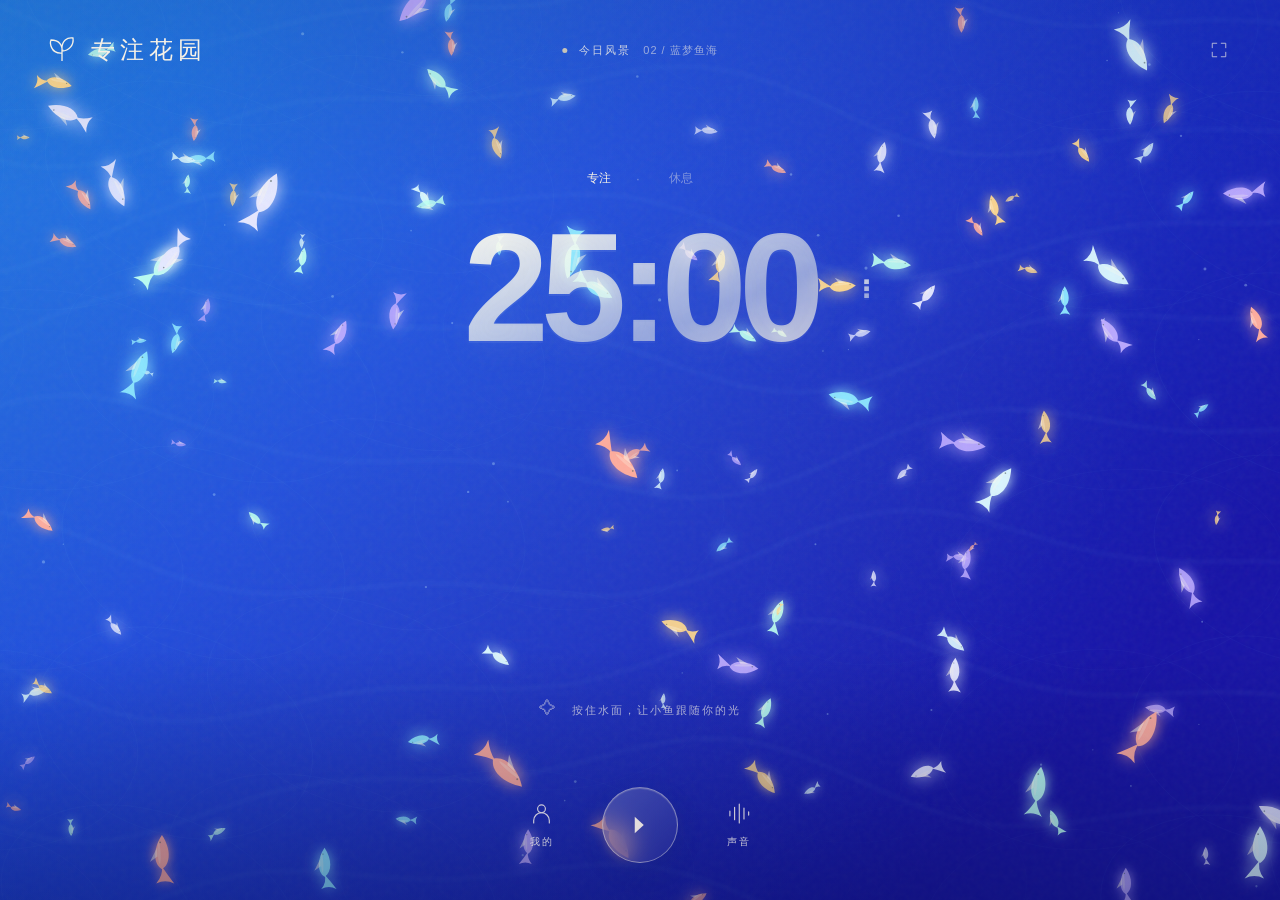
==== index.html @ 1348fc59 "feat: replace rain ambience with sparse soft droplets" ====
<!doctype html>
<html lang="zh-CN">
<head><meta charset="utf-8"><meta name="viewport" content="width=device-width,initial-scale=1"><meta name="theme-color" content="#7f9489"><title>专注花园</title><link rel="icon" href="data:,"><link rel="stylesheet" href="style.css"></head>
<body>
<canvas id="pond" aria-label="互动鱼池，按住并移动鼠标，引导小鱼游动"></canvas>
<div class="grain"></div><div class="vignette"></div>
<header><div class="brand"><svg viewBox="0 0 32 32"><path d="M16 27V14M16 19C4 20 4 8 5 6c8 0 12 5 11 13Zm0-5c0-7 5-11 11-10 1 7-4 13-11 13"/></svg><span>专注花园</span></div><div class="scene-label"><i></i> <b id="sceneMode">今日风景</b> <span id="sceneName">01 / 暖屿鱼池</span></div><button class="icon-button" id="fullscreen" title="全屏沉浸" aria-label="全屏沉浸"></button></header>
<main><section class="timer-zone"><div class="mode"><button id="focusTab" class="selected">专注</button><span>·</span><button id="breakTab">休息</button></div><div class="time-row"><button id="time" title="点击调整当前时长" aria-label="调整当前时长">25:00</button><button id="settings" class="dots" aria-label="设置时长">⋮</button></div><div id="status" class="status"></div></section></main>
<div class="interaction-hint" id="hint"><span>✧</span> 按住水面，让小鱼跟随你的光</div>
<footer><div class="controls"><button class="side-control" id="profile" aria-label="我的专注"><span class="icon"></span><small>我的</small></button><button id="toggle" class="play-button" aria-label="开始专注"></button><button class="side-control" id="sound" aria-label="自然声音"><span class="icon"></span><small>声音</small></button></div></footer>
<dialog id="settingsDialog"><form method="dialog"><div class="panel-heading"><div><small>YOUR OWN RHYTHM</small><h2>找到你的节奏</h2></div><button class="close" aria-label="关闭">×</button></div><p class="panel-copy">专注一会儿，也记得好好休息。</p><label class="setting-row">专注时长 <span><input id="focusMinutes" type="number" min="1" max="180" value="25" required> 分钟</span></label><label class="setting-row">休息时长 <span><input id="breakMinutes" type="number" min="1" max="60" value="5" required> 分钟</span></label><p class="fine">保存后，当前阶段会从新时长开始计时并暂停。</p><button type="button" id="saveSettings" class="primary">保存节奏</button><button type="button" id="reset" class="text-button">重置当前计时</button></form></dialog>
<dialog id="wheelDialog"><div class="panel-heading"><div><small>A MOMENT FOR YOU</small><h2 id="wheelTitle">调整专注时长</h2></div><button class="close" aria-label="关闭">×</button></div><p class="panel-copy">上下滚动，选一个刚刚好的时间。</p><div class="wheel-wrap"><div class="wheel-selection"></div><div id="wheel" tabindex="0" role="listbox" aria-label="分钟数"></div><span class="wheel-unit">分钟</span></div><button id="saveWheel" class="primary">就从这里开始</button></dialog>
<dialog id="profileDialog"><div class="panel-heading"><div><small>EVERY MOMENT COUNTS</small><h2>慢慢生长的你</h2></div><button class="close" aria-label="关闭">×</button></div><p class="panel-copy">每一份投入，都在这里悄悄积累。</p><div class="stats"><div><strong id="count">0</strong><span>累计番茄周期</span></div><div><strong id="minutes">0</strong><span>累计专注 · 分钟</span></div></div><div class="unlock-card"><span>✧</span><p id="profileUnlock">完成一个完整周期，收下明日场景的解锁资格。</p></div><div class="backup"><button id="export" class="text-button">导出备份 ↗</button><button id="import" class="text-button">导入备份 ↙</button><input id="importFile" type="file" accept="application/json" hidden></div><p class="fine">数据只保存在这台电脑的当前浏览器。</p></dialog>
<dialog id="soundDialog"><div class="panel-heading"><div><small>LISTEN TO THE QUIET</small><h2>给安静一点声音</h2></div><button class="close" aria-label="关闭">×</button></div><p class="panel-copy">本地合成的自然氛围，陪你停留片刻。</p><div class="tracks"><button data-track="rain"><span>☂</span><div>轻雨<small>慢慢滴落，轻轻陪伴</small></div><i>○</i></button><button data-track="waves"><span>≈</span><div>潮汐<small>一呼一吸，随海浪起伏</small></div><i>○</i></button><button data-track="forest"><span>♧</span><div>林风<small>树叶之间，一阵柔软的风</small></div><i>○</i></button></div><label class="volume-row">音量<input id="volume" type="range" min="0" max="1" step="0.01" value="0.35"></label><label class="volume-row">场景互动音效<input id="effects" type="checkbox" checked></label><button id="stopSound" class="text-button">关闭背景声音</button></dialog>
<div id="toast" role="status"></div><script src="scenes/warm-pond/scene.js"></script><script src="scenes/dream-ocean/scene.js"></script><script src="scenes/rain-window/scene.js"></script><script src="scenes/dandelion-night/scene.js"></script><script src="scenes/book-pages/scene.js"></script><script src="scenes/catalog.js"></script><script src="app.js"></script><script src="scenes/shared/pond.js"></script><script src="scenes/rain-window/renderer.js"></script><script src="scenes/dandelion-night/renderer.js"></script><script src="scenes/book-pages/renderer.js"></script><script src="scenes/shared/renderer.js"></script>
</body></html>
---- style.css ----
:root{color-scheme:light;--ink:#485e54;--cream:#f6f1e6;--muted:#7a897f}*{box-sizing:border-box}body{margin:0;overflow:hidden;background:#879a8b;color:var(--cream);font-family:"Segoe UI","Microsoft YaHei",sans-serif;font-weight:400}button,input{font:inherit}button{cursor:pointer;color:inherit;border:0;background:none;-webkit-tap-highlight-color:transparent}button:focus-visible{outline:2px solid #fff4d4;outline-offset:6px}#pond,.grain,.vignette{position:fixed;inset:0;width:100%;height:100%}.grain,.vignette{pointer-events:none}.grain{opacity:.06;background-image:url("data:image/svg+xml,%3Csvg viewBox='0 0 180 180' xmlns='http://www.w3.org/2000/svg'%3E%3Cfilter id='n'%3E%3CfeTurbulence type='fractalNoise' baseFrequency='.85' numOctaves='3' stitchTiles='stitch'/%3E%3C/filter%3E%3Cpath fill='%23fff' filter='url(%23n)' opacity='.8' d='M0 0h180v180H0z'/%3E%3C/svg%3E")}.vignette{background:linear-gradient(0deg,rgba(43,65,55,.35),transparent 28%,transparent 78%,rgba(58,76,63,.08))}header{position:fixed;top:0;left:0;width:100%;padding:34px 46px;display:flex;align-items:center;justify-content:space-between;pointer-events:none}header>*{pointer-events:auto}.brand{display:flex;align-items:center;gap:13px;font-size:24px;letter-spacing:5px}.brand svg{width:32px;height:32px;fill:none;stroke:currentColor;stroke-width:1.3}.scene-label{position:absolute;left:50%;transform:translateX(-50%);font-size:11px;letter-spacing:2px;opacity:.8;display:flex;align-items:center;gap:12px}.scene-label i{width:5px;height:5px;background:#f0dfb2;border-radius:100%}.scene-label span{opacity:.7;letter-spacing:1px}.icon-button{width:30px;height:30px;opacity:.8}.icon-button svg,.icon svg,.play-button svg{width:100%;height:100%;fill:none;stroke:currentColor;stroke-width:1.5;stroke-linecap:round;stroke-linejoin:round}.timer-zone{position:fixed;top:18%;left:50%;transform:translateX(-50%);text-align:center;pointer-events:none}.timer-zone button{pointer-events:auto}.mode{display:flex;align-items:center;justify-content:center;gap:19px;font-size:12px;letter-spacing:4px}.mode button{padding:8px 6px;opacity:.45}.mode .selected{opacity:1}.mode span{opacity:.4}.time-row{position:relative}.time-row #time{font-family:"Arial","Segoe UI",sans-serif;font-size:clamp(100px,12vw,174px);font-weight:750;letter-spacing:-8px;line-height:1.22;padding:0 20px;background:linear-gradient(158deg,rgba(255,253,239,.95) 12%,rgba(240,243,230,.52) 65%,rgba(255,247,229,.82));-webkit-background-clip:text;background-clip:text;color:transparent;text-shadow:0 4px 34px #f3f4df14;filter:drop-shadow(0 2px 0 #ffffff18);font-variant-numeric:tabular-nums}.dots{position:absolute;right:-22px;top:46%;font-size:14px;letter-spacing:3px;padding:12px;opacity:.65}.status{margin-top:8px;font-size:12px;letter-spacing:4px;opacity:.7}.interaction-hint{position:fixed;left:50%;bottom:181px;transform:translateX(-50%);font-size:11px;letter-spacing:2px;opacity:.65;pointer-events:none;white-space:nowrap;transition:opacity 1s}.interaction-hint span{font-size:17px;margin-right:8px}footer{position:fixed;bottom:37px;left:46px;right:46px;display:flex;align-items:center;justify-content:space-between;pointer-events:none}footer>*{pointer-events:auto}.controls{position:absolute;left:50%;transform:translateX(-50%);display:flex;gap:42px;align-items:center;bottom:0}.side-control{display:flex;flex-direction:column;gap:9px;align-items:center;opacity:.8;transition:opacity .2s,transform .2s}.side-control:hover{opacity:1;transform:translateY(-3px)}.icon{display:block;width:25px;height:25px}.side-control small{font-size:10px;letter-spacing:2px}.play-button{border:1px solid #f7f4e36b;background:linear-gradient(135deg,#fffce52e,#fffde60b);box-shadow:0 8px 30px #294c3d17,inset 0 1px 1px #fff4db33;backdrop-filter:blur(12px);border-radius:50%;width:76px;height:76px;padding:25px;color:#fff7e6dc;transition:background .2s,transform .2s}.play-button:hover{background:#fff6de30;transform:scale(1.05)}dialog{border:1px solid #ffffff90;border-radius:24px;background:#f3f0e7f5;box-shadow:0 30px 100px #203e3e33;color:var(--ink);width:400px;padding:32px;max-width:calc(100vw - 36px);max-height:90vh;overflow:auto}dialog::backdrop{background:#253e353d;backdrop-filter:blur(8px)}.panel-heading{display:flex;justify-content:space-between;align-items:center}.panel-heading small{font-size:9px;letter-spacing:2.1px;color:#8c9a8b}h2{font-size:22px;font-weight:500;letter-spacing:2px;margin:10px 0}.close{font-size:27px;opacity:.5;align-self:flex-start;padding:0 0 0 15px}.panel-copy{font-size:12px;color:#8a9488;line-height:1.9;margin:12px 0 25px}.setting-row{display:flex;align-items:center;justify-content:space-between;padding:16px 0;border-bottom:1px solid #6981711c;font-size:13px}.setting-row span{font-size:11px;color:#879284}.setting-row input{width:64px;border:0;background:#e1e6dc;color:var(--ink);padding:10px;border-radius:8px;font-size:16px}.fine{font-size:10px;line-height:1.8;color:#94a08f}.primary{background:#7c9281;color:#fff9ee;width:100%;padding:14px;border-radius:12px;font-size:12px;letter-spacing:2px;margin-top:18px}.text-button{font-size:11px;color:#7f9180;padding:15px 0}.stats{display:flex;gap:20px;margin:30px 0}.stats>div{flex:1}.stats strong{display:block;font-size:39px;font-weight:400}.stats span{display:block;font-size:10px;margin-top:10px;color:#8b998b}.unlock-card{display:flex;gap:15px;align-items:center;background:#e6e9dd;padding:16px;border-radius:12px}.unlock-card>span{font-size:27px;color:#9aab8d}.unlock-card p{font-size:11px;line-height:1.9;margin:0}.backup{display:flex;justify-content:space-between;margin-top:16px}.tracks{display:grid;gap:10px}.tracks button{display:flex;align-items:center;gap:15px;text-align:left;border:1px solid #82988022;border-radius:12px;padding:17px}.tracks button.active{background:#dfe6d8;border-color:#81977f77}.tracks button>span{font-size:24px;width:30px;color:#879a85}.tracks div{font-size:13px;flex:1}.tracks small{display:block;font-size:10px;margin-top:6px;opacity:.55}.tracks i{font-style:normal;opacity:.5}.volume-row{display:flex;align-items:center;gap:20px;font-size:11px;margin-top:25px;justify-content:space-between}input[type=range]{accent-color:#7d937e;width:70%}input[type=checkbox]{accent-color:#7d937e}.wheel-wrap{position:relative;height:210px;overflow:hidden;margin:10px 0}.wheel-wrap:after{content:"";position:absolute;inset:0;pointer-events:none;background:linear-gradient(#f3f0e7,transparent 32%,transparent 68%,#f3f0e7)}#wheel{height:210px;overflow-y:auto;scroll-snap-type:y mandatory;scrollbar-width:none;padding:84px 0;position:relative;z-index:1;text-align:center}#wheel button{display:block;height:42px;scroll-snap-align:center;width:100%;font-size:25px;color:#6e8372;line-height:42px}.wheel-selection{position:absolute;top:84px;height:42px;width:100%;border-top:1px solid #82947c44;border-bottom:1px solid #82947c44}.wheel-unit{position:absolute;top:98px;right:65px;font-size:11px;color:#8a9b89;pointer-events:none;z-index:2}#toast{position:fixed;left:50%;bottom:155px;transform:translateX(-50%) translateY(10px);padding:12px 22px;border:1px solid #fff4d838;border-radius:30px;background:#456050aa;backdrop-filter:blur(12px);font-size:12px;letter-spacing:1px;opacity:0;transition:.3s;pointer-events:none;z-index:10}#toast.show{opacity:1;transform:translateX(-50%) translateY(0)}@media(max-width:850px){header{padding:25px}.scene-label{display:none}footer{left:25px;right:25px;bottom:30px}.controls{gap:27px}.timer-zone{top:22%}.time-row #time{font-size:120px}.interaction-hint{bottom:155px;font-size:10px}}@media(max-height:650px){.timer-zone{top:13%}.time-row #time{font-size:110px}.interaction-hint{bottom:130px}footer{bottom:25px}}@media(prefers-reduced-motion:reduce){*{transition:none!important}}

/* Shared translucent finish for the timer and its vertical settings icon. */
.time-row #time,.dots{background:linear-gradient(158deg,rgba(255,253,239,.95) 12%,rgba(240,243,230,.52) 65%,rgba(255,247,229,.82));-webkit-background-clip:text;background-clip:text;color:transparent;text-shadow:0 4px 34px #f3f4df14;filter:drop-shadow(0 2px 0 #ffffff18)}
.dots{right:-52px;top:50%;transform:translateY(-50%);width:44px;height:64px;padding:0;font-family:Arial,"Segoe UI",sans-serif;font-size:28px;font-weight:750;letter-spacing:0;line-height:1;opacity:1}
.status:empty{display:none}

.scene-label b{font-weight:400}
html[data-scene="dream-ocean"] body{background:#1541db}
html[data-scene="dream-ocean"] .vignette{background:linear-gradient(0deg,rgba(4,12,66,.36),transparent 28%,transparent 78%,rgba(5,22,83,.1))}

html[data-scene="rain-window"] body{background:#94a78d}
html[data-scene="rain-window"] .grain{opacity:.025}
html[data-scene="rain-window"] .vignette{background:linear-gradient(0deg,rgba(45,66,44,.21),transparent 28%,transparent 85%,rgba(255,255,240,.07))}

html[data-scene="dandelion-night"] body{background:#002fa7}
html[data-scene="dandelion-night"] .vignette{background:linear-gradient(0deg,rgba(24,13,40,.21),transparent 25%,transparent 80%,rgba(17,12,32,.12))}

html[data-scene="dandelion-night"] .interaction-hint{bottom:43%}

html[data-scene="dandelion-night"] #fullscreen{color:#425777}

html[data-scene="book-pages"] body{background:#fff;color:#5a6a50}
html[data-scene="book-pages"] .grain,html[data-scene="book-pages"] .vignette{display:none}
html[data-scene="book-pages"] .time-row #time,html[data-scene="book-pages"] .dots{background-image:linear-gradient(158deg,rgba(68,89,57,.85),rgba(100,123,86,.5),rgba(75,97,63,.8))}
html[data-scene="book-pages"] .play-button{color:#657657;border-color:#65765755;background:#6b805414}

html[data-scene="book-pages"] .interaction-hint{bottom:51%}
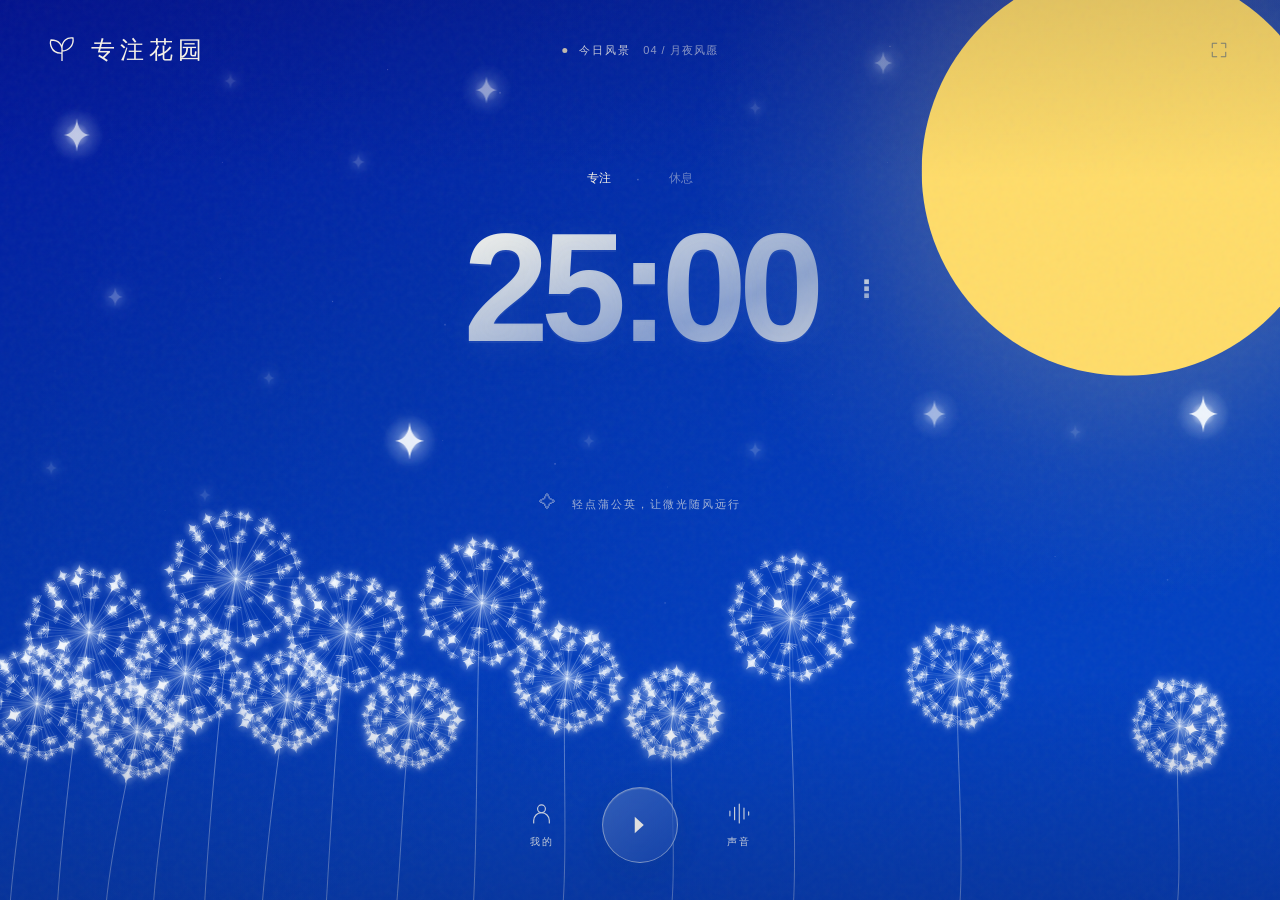
==== commit 86a2240e: "feat: replace tides with original soft piano background music" ====
--- a/index.html
+++ b/index.html
@@ -7,10 +7,10 @@
 <header><div class="brand"><svg viewBox="0 0 32 32"><path d="M16 27V14M16 19C4 20 4 8 5 6c8 0 12 5 11 13Zm0-5c0-7 5-11 11-10 1 7-4 13-11 13"/></svg><span>专注花园</span></div><div class="scene-label"><i></i> <b id="sceneMode">今日风景</b> <span id="sceneName">01 / 暖屿鱼池</span></div><button class="icon-button" id="fullscreen" title="全屏沉浸" aria-label="全屏沉浸"></button></header>
 <main><section class="timer-zone"><div class="mode"><button id="focusTab" class="selected">专注</button><span>·</span><button id="breakTab">休息</button></div><div class="time-row"><button id="time" title="点击调整当前时长" aria-label="调整当前时长">25:00</button><button id="settings" class="dots" aria-label="设置时长">⋮</button></div><div id="status" class="status"></div></section></main>
 <div class="interaction-hint" id="hint"><span>✧</span> 按住水面，让小鱼跟随你的光</div>
-<footer><div class="controls"><button class="side-control" id="profile" aria-label="我的专注"><span class="icon"></span><small>我的</small></button><button id="toggle" class="play-button" aria-label="开始专注"></button><button class="side-control" id="sound" aria-label="自然声音"><span class="icon"></span><small>声音</small></button></div></footer>
+<footer><div class="controls"><button class="side-control" id="profile" aria-label="我的专注"><span class="icon"></span><small>我的</small></button><button id="toggle" class="play-button" aria-label="开始专注"></button><button class="side-control" id="sound" aria-label="背景声音"><span class="icon"></span><small>声音</small></button></div></footer>
 <dialog id="settingsDialog"><form method="dialog"><div class="panel-heading"><div><small>YOUR OWN RHYTHM</small><h2>找到你的节奏</h2></div><button class="close" aria-label="关闭">×</button></div><p class="panel-copy">专注一会儿，也记得好好休息。</p><label class="setting-row">专注时长 <span><input id="focusMinutes" type="number" min="1" max="180" value="25" required> 分钟</span></label><label class="setting-row">休息时长 <span><input id="breakMinutes" type="number" min="1" max="60" value="5" required> 分钟</span></label><p class="fine">保存后，当前阶段会从新时长开始计时并暂停。</p><button type="button" id="saveSettings" class="primary">保存节奏</button><button type="button" id="reset" class="text-button">重置当前计时</button></form></dialog>
 <dialog id="wheelDialog"><div class="panel-heading"><div><small>A MOMENT FOR YOU</small><h2 id="wheelTitle">调整专注时长</h2></div><button class="close" aria-label="关闭">×</button></div><p class="panel-copy">上下滚动，选一个刚刚好的时间。</p><div class="wheel-wrap"><div class="wheel-selection"></div><div id="wheel" tabindex="0" role="listbox" aria-label="分钟数"></div><span class="wheel-unit">分钟</span></div><button id="saveWheel" class="primary">就从这里开始</button></dialog>
 <dialog id="profileDialog"><div class="panel-heading"><div><small>EVERY MOMENT COUNTS</small><h2>慢慢生长的你</h2></div><button class="close" aria-label="关闭">×</button></div><p class="panel-copy">每一份投入，都在这里悄悄积累。</p><div class="stats"><div><strong id="count">0</strong><span>累计番茄周期</span></div><div><strong id="minutes">0</strong><span>累计专注 · 分钟</span></div></div><div class="unlock-card"><span>✧</span><p id="profileUnlock">完成一个完整周期，收下明日场景的解锁资格。</p></div><div class="backup"><button id="export" class="text-button">导出备份 ↗</button><button id="import" class="text-button">导入备份 ↙</button><input id="importFile" type="file" accept="application/json" hidden></div><p class="fine">数据只保存在这台电脑的当前浏览器。</p></dialog>
-<dialog id="soundDialog"><div class="panel-heading"><div><small>LISTEN TO THE QUIET</small><h2>给安静一点声音</h2></div><button class="close" aria-label="关闭">×</button></div><p class="panel-copy">本地合成的自然氛围，陪你停留片刻。</p><div class="tracks"><button data-track="rain"><span>☂</span><div>轻雨<small>慢慢滴落，轻轻陪伴</small></div><i>○</i></button><button data-track="waves"><span>≈</span><div>潮汐<small>一呼一吸，随海浪起伏</small></div><i>○</i></button><button data-track="forest"><span>♧</span><div>林风<small>树叶之间，一阵柔软的风</small></div><i>○</i></button></div><label class="volume-row">音量<input id="volume" type="range" min="0" max="1" step="0.01" value="0.35"></label><label class="volume-row">场景互动音效<input id="effects" type="checkbox" checked></label><button id="stopSound" class="text-button">关闭背景声音</button></dialog>
+<dialog id="soundDialog"><div class="panel-heading"><div><small>LISTEN TO THE QUIET</small><h2>给安静一点声音</h2></div><button class="close" aria-label="关闭">×</button></div><p class="panel-copy">柔和的本地声音，陪你停留片刻。</p><div class="tracks"><button data-track="rain"><span>☂</span><div>轻雨<small>慢慢滴落，轻轻陪伴</small></div><i>○</i></button><button data-track="piano"><span>♫</span><div>柔和钢琴<small>缓缓流淌，让心安静下来</small></div><i>○</i></button><button data-track="forest"><span>♧</span><div>林风<small>树叶之间，一阵柔软的风</small></div><i>○</i></button></div><label class="volume-row">音量<input id="volume" type="range" min="0" max="1" step="0.01" value="0.35"></label><label class="volume-row">场景互动音效<input id="effects" type="checkbox" checked></label><button id="stopSound" class="text-button">关闭背景声音</button></dialog>
 <div id="toast" role="status"></div><script src="scenes/warm-pond/scene.js"></script><script src="scenes/dream-ocean/scene.js"></script><script src="scenes/rain-window/scene.js"></script><script src="scenes/dandelion-night/scene.js"></script><script src="scenes/book-pages/scene.js"></script><script src="scenes/catalog.js"></script><script src="app.js"></script><script src="scenes/shared/pond.js"></script><script src="scenes/rain-window/renderer.js"></script><script src="scenes/dandelion-night/renderer.js"></script><script src="scenes/book-pages/renderer.js"></script><script src="scenes/shared/renderer.js"></script>
 </body></html>
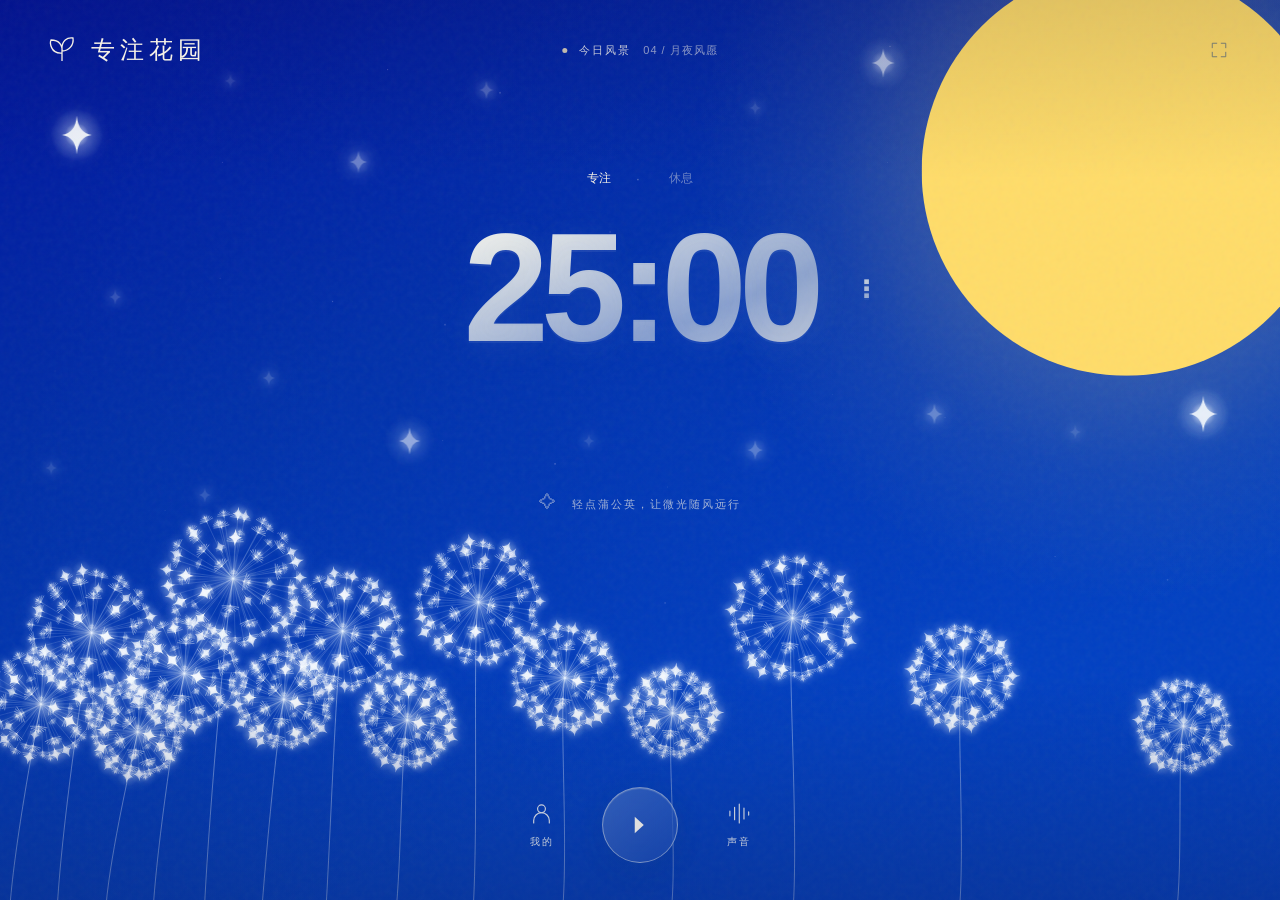
==== commit 3bb6e361: "feat: add layered crystal guitar scene with seven playable notes" ====
--- a/index.html
+++ b/index.html
@@ -12,5 +12,5 @@
 <dialog id="wheelDialog"><div class="panel-heading"><div><small>A MOMENT FOR YOU</small><h2 id="wheelTitle">调整专注时长</h2></div><button class="close" aria-label="关闭">×</button></div><p class="panel-copy">上下滚动，选一个刚刚好的时间。</p><div class="wheel-wrap"><div class="wheel-selection"></div><div id="wheel" tabindex="0" role="listbox" aria-label="分钟数"></div><span class="wheel-unit">分钟</span></div><button id="saveWheel" class="primary">就从这里开始</button></dialog>
 <dialog id="profileDialog"><div class="panel-heading"><div><small>EVERY MOMENT COUNTS</small><h2>慢慢生长的你</h2></div><button class="close" aria-label="关闭">×</button></div><p class="panel-copy">每一份投入，都在这里悄悄积累。</p><div class="stats"><div><strong id="count">0</strong><span>累计番茄周期</span></div><div><strong id="minutes">0</strong><span>累计专注 · 分钟</span></div></div><div class="unlock-card"><span>✧</span><p id="profileUnlock">完成一个完整周期，收下明日场景的解锁资格。</p></div><div class="backup"><button id="export" class="text-button">导出备份 ↗</button><button id="import" class="text-button">导入备份 ↙</button><input id="importFile" type="file" accept="application/json" hidden></div><p class="fine">数据只保存在这台电脑的当前浏览器。</p></dialog>
 <dialog id="soundDialog"><div class="panel-heading"><div><small>LISTEN TO THE QUIET</small><h2>给安静一点声音</h2></div><button class="close" aria-label="关闭">×</button></div><p class="panel-copy">柔和的本地声音，陪你停留片刻。</p><div class="tracks"><button data-track="rain"><span>☂</span><div>轻雨<small>慢慢滴落，轻轻陪伴</small></div><i>○</i></button><button data-track="piano"><span>♫</span><div>柔和钢琴<small>缓缓流淌，让心安静下来</small></div><i>○</i></button><button data-track="forest"><span>♧</span><div>林风<small>树叶之间，一阵柔软的风</small></div><i>○</i></button></div><label class="volume-row">音量<input id="volume" type="range" min="0" max="1" step="0.01" value="0.35"></label><label class="volume-row">场景互动音效<input id="effects" type="checkbox" checked></label><button id="stopSound" class="text-button">关闭背景声音</button></dialog>
-<div id="toast" role="status"></div><script src="scenes/warm-pond/scene.js"></script><script src="scenes/dream-ocean/scene.js"></script><script src="scenes/rain-window/scene.js"></script><script src="scenes/dandelion-night/scene.js"></script><script src="scenes/book-pages/scene.js"></script><script src="scenes/catalog.js"></script><script src="app.js"></script><script src="scenes/shared/pond.js"></script><script src="scenes/rain-window/renderer.js"></script><script src="scenes/dandelion-night/renderer.js"></script><script src="scenes/book-pages/renderer.js"></script><script src="scenes/shared/renderer.js"></script>
+<div id="toast" role="status"></div><script src="scenes/warm-pond/scene.js"></script><script src="scenes/dream-ocean/scene.js"></script><script src="scenes/rain-window/scene.js"></script><script src="scenes/dandelion-night/scene.js"></script><script src="scenes/book-pages/scene.js"></script><script src="scenes/crystal-guitar/scene.js"></script><script src="scenes/catalog.js"></script><script src="app.js"></script><script src="scenes/shared/pond.js"></script><script src="scenes/rain-window/renderer.js"></script><script src="scenes/dandelion-night/renderer.js"></script><script src="scenes/book-pages/renderer.js"></script><script src="scenes/crystal-guitar/renderer.js"></script><script src="scenes/shared/renderer.js"></script>
 </body></html>
--- a/style.css
+++ b/style.css
@@ -26,3 +26,9 @@
 html[data-scene="book-pages"] .play-button{color:#657657;border-color:#65765755;background:#6b805414}
 
 html[data-scene="book-pages"] .interaction-hint{bottom:51%}
+html[data-scene="crystal-guitar"] body{background:#fffbff;color:#695772}
+html[data-scene="crystal-guitar"] .grain,html[data-scene="crystal-guitar"] .vignette{display:none}
+html[data-scene="crystal-guitar"] .time-row #time,html[data-scene="crystal-guitar"] .dots{background-image:linear-gradient(158deg,rgba(115,89,136,.85),rgba(146,113,156,.45),rgba(98,88,132,.8))}
+html[data-scene="crystal-guitar"] .play-button{color:#796383;border-color:#79638355;background:#a685b414}
+html[data-scene="crystal-guitar"] .interaction-hint{bottom:17%;left:27%;font-size:10px}
+@media(max-width:1000px){html[data-scene="crystal-guitar"] .interaction-hint{left:50%;bottom:148px}}
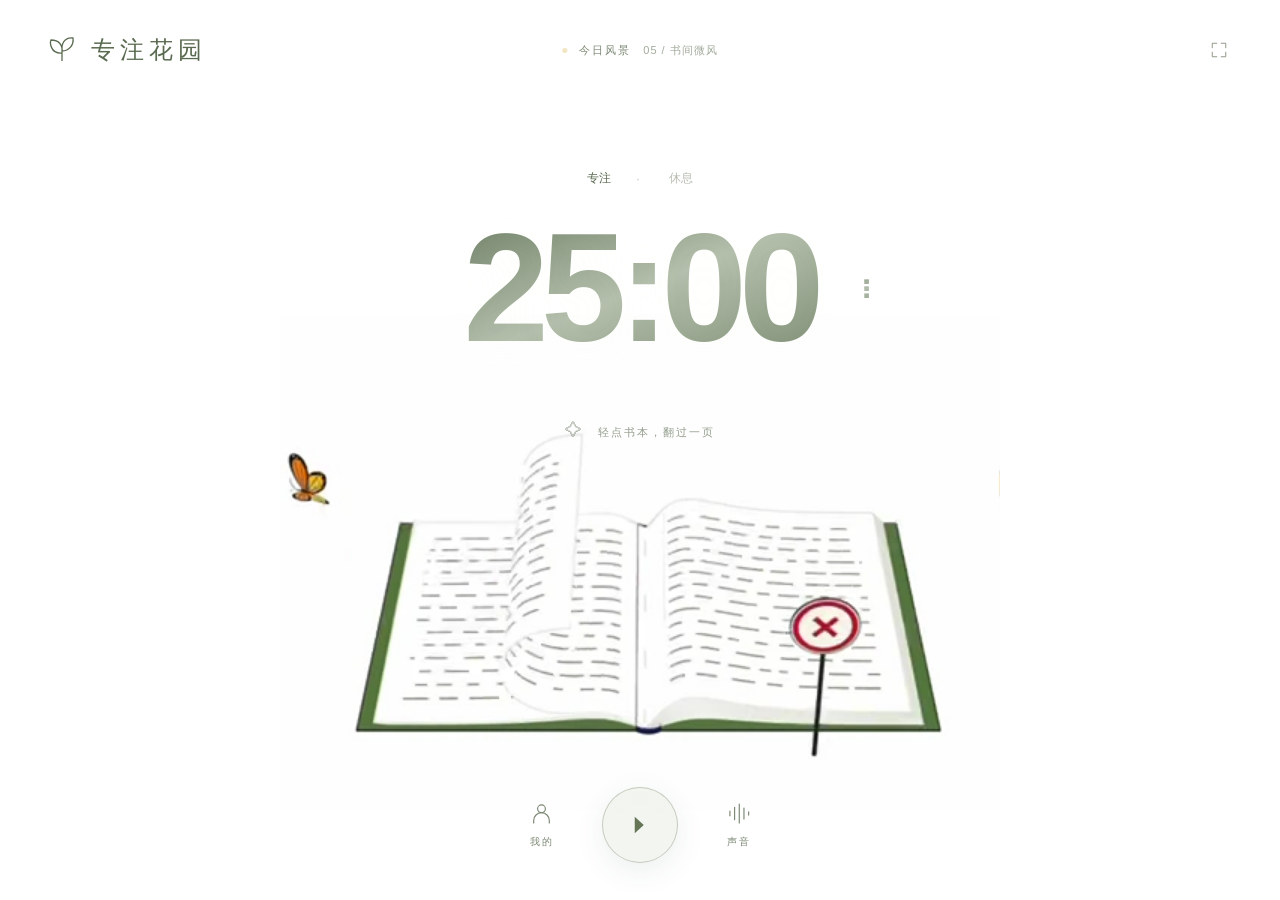
==== commit 1ffd74de: "feat: replace sparse droplets with continuous study rain ambience" ====
--- a/index.html
+++ b/index.html
@@ -11,6 +11,6 @@
 <dialog id="settingsDialog"><form method="dialog"><div class="panel-heading"><div><small>YOUR OWN RHYTHM</small><h2>找到你的节奏</h2></div><button class="close" aria-label="关闭">×</button></div><p class="panel-copy">专注一会儿，也记得好好休息。</p><label class="setting-row">专注时长 <span><input id="focusMinutes" type="number" min="1" max="180" value="25" required> 分钟</span></label><label class="setting-row">休息时长 <span><input id="breakMinutes" type="number" min="1" max="60" value="5" required> 分钟</span></label><p class="fine">保存后，当前阶段会从新时长开始计时并暂停。</p><button type="button" id="saveSettings" class="primary">保存节奏</button><button type="button" id="reset" class="text-button">重置当前计时</button></form></dialog>
 <dialog id="wheelDialog"><div class="panel-heading"><div><small>A MOMENT FOR YOU</small><h2 id="wheelTitle">调整专注时长</h2></div><button class="close" aria-label="关闭">×</button></div><p class="panel-copy">上下滚动，选一个刚刚好的时间。</p><div class="wheel-wrap"><div class="wheel-selection"></div><div id="wheel" tabindex="0" role="listbox" aria-label="分钟数"></div><span class="wheel-unit">分钟</span></div><button id="saveWheel" class="primary">就从这里开始</button></dialog>
 <dialog id="profileDialog"><div class="panel-heading"><div><small>EVERY MOMENT COUNTS</small><h2>慢慢生长的你</h2></div><button class="close" aria-label="关闭">×</button></div><p class="panel-copy">每一份投入，都在这里悄悄积累。</p><div class="stats"><div><strong id="count">0</strong><span>累计番茄周期</span></div><div><strong id="minutes">0</strong><span>累计专注 · 分钟</span></div></div><div class="unlock-card"><span>✧</span><p id="profileUnlock">完成一个完整周期，收下明日场景的解锁资格。</p></div><div class="backup"><button id="export" class="text-button">导出备份 ↗</button><button id="import" class="text-button">导入备份 ↙</button><input id="importFile" type="file" accept="application/json" hidden></div><p class="fine">数据只保存在这台电脑的当前浏览器。</p></dialog>
-<dialog id="soundDialog"><div class="panel-heading"><div><small>LISTEN TO THE QUIET</small><h2>给安静一点声音</h2></div><button class="close" aria-label="关闭">×</button></div><p class="panel-copy">柔和的本地声音，陪你停留片刻。</p><div class="tracks"><button data-track="rain"><span>☂</span><div>轻雨<small>慢慢滴落，轻轻陪伴</small></div><i>○</i></button><button data-track="piano"><span>♫</span><div>柔和钢琴<small>缓缓流淌，让心安静下来</small></div><i>○</i></button><button data-track="forest"><span>♧</span><div>林风<small>树叶之间，一阵柔软的风</small></div><i>○</i></button></div><label class="volume-row">音量<input id="volume" type="range" min="0" max="1" step="0.01" value="0.35"></label><label class="volume-row">场景互动音效<input id="effects" type="checkbox" checked></label><button id="stopSound" class="text-button">关闭背景声音</button></dialog>
+<dialog id="soundDialog"><div class="panel-heading"><div><small>LISTEN TO THE QUIET</small><h2>给安静一点声音</h2></div><button class="close" aria-label="关闭">×</button></div><p class="panel-copy">柔和的本地声音，陪你停留片刻。</p><div class="tracks"><button data-track="rain"><span>☂</span><div>轻雨<small>均匀雨幕，安心学习</small></div><i>○</i></button><button data-track="piano"><span>♫</span><div>柔和钢琴<small>缓缓流淌，让心安静下来</small></div><i>○</i></button><button data-track="forest"><span>♧</span><div>林风<small>树叶之间，一阵柔软的风</small></div><i>○</i></button></div><label class="volume-row">音量<input id="volume" type="range" min="0" max="1" step="0.01" value="0.35"></label><label class="volume-row">场景互动音效<input id="effects" type="checkbox" checked></label><button id="stopSound" class="text-button">关闭背景声音</button></dialog>
 <div id="toast" role="status"></div><script src="scenes/warm-pond/scene.js"></script><script src="scenes/dream-ocean/scene.js"></script><script src="scenes/rain-window/scene.js"></script><script src="scenes/dandelion-night/scene.js"></script><script src="scenes/book-pages/scene.js"></script><script src="scenes/crystal-guitar/scene.js"></script><script src="scenes/catalog.js"></script><script src="app.js"></script><script src="scenes/shared/pond.js"></script><script src="scenes/rain-window/renderer.js"></script><script src="scenes/dandelion-night/renderer.js"></script><script src="scenes/book-pages/renderer.js"></script><script src="scenes/crystal-guitar/renderer.js"></script><script src="scenes/shared/renderer.js"></script>
 </body></html>
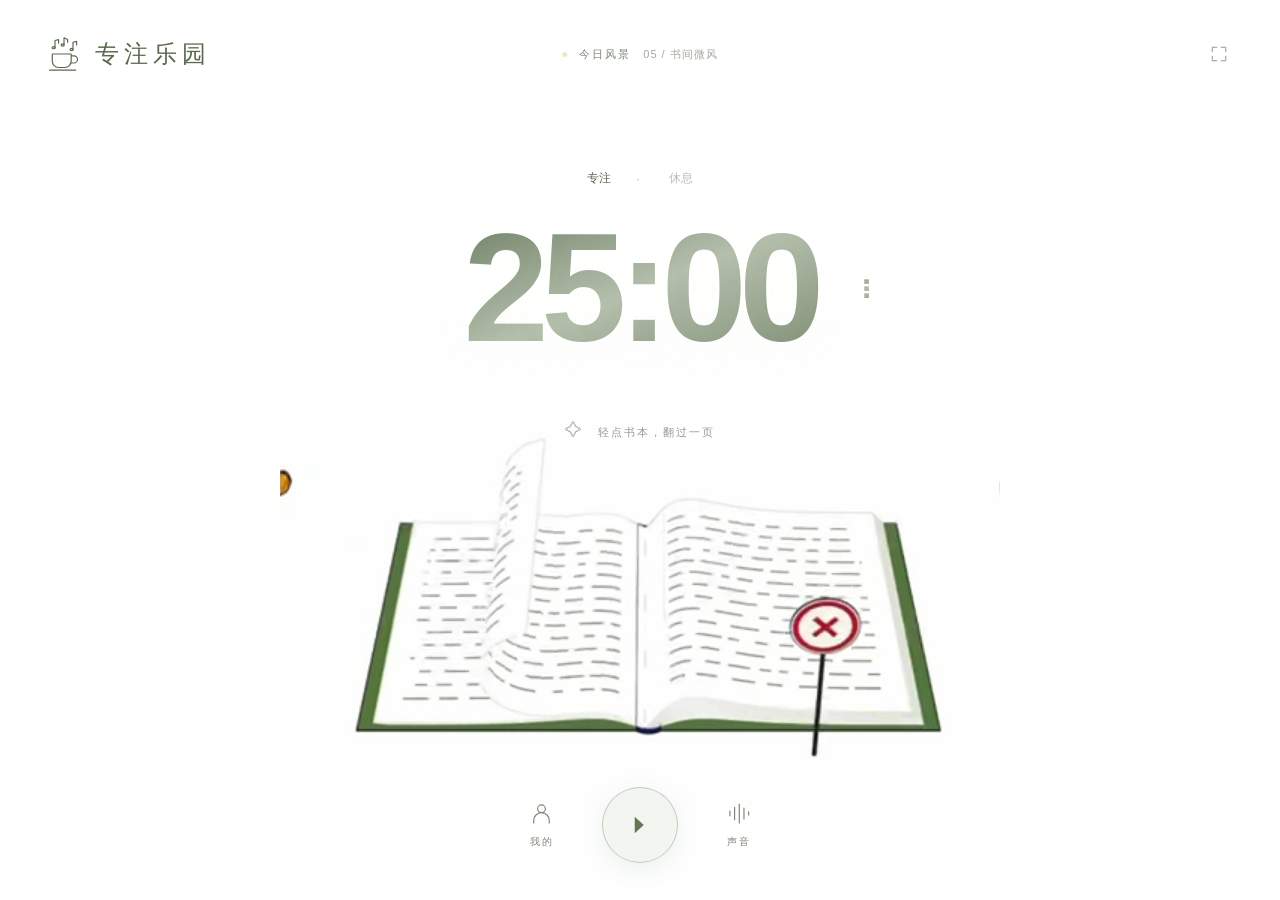
==== commit aa57f343: "feat: rename app to Focus Paradise with musical coffee branding" ====
--- a/index.html
+++ b/index.html
@@ -1,10 +1,10 @@
 <!doctype html>
 <html lang="zh-CN">
-<head><meta charset="utf-8"><meta name="viewport" content="width=device-width,initial-scale=1"><meta name="theme-color" content="#7f9489"><title>专注花园</title><link rel="icon" href="data:,"><link rel="stylesheet" href="style.css"></head>
+<head><meta charset="utf-8"><meta name="viewport" content="width=device-width,initial-scale=1"><meta name="theme-color" content="#7f9489"><title>专注乐园</title><link rel="icon" href="assets/coffee-notes.svg" type="image/svg+xml"><link rel="stylesheet" href="style.css"></head>
 <body>
 <canvas id="pond" aria-label="互动鱼池，按住并移动鼠标，引导小鱼游动"></canvas>
 <div class="grain"></div><div class="vignette"></div>
-<header><div class="brand"><svg viewBox="0 0 32 32"><path d="M16 27V14M16 19C4 20 4 8 5 6c8 0 12 5 11 13Zm0-5c0-7 5-11 11-10 1 7-4 13-11 13"/></svg><span>专注花园</span></div><div class="scene-label"><i></i> <b id="sceneMode">今日风景</b> <span id="sceneName">01 / 暖屿鱼池</span></div><button class="icon-button" id="fullscreen" title="全屏沉浸" aria-label="全屏沉浸"></button></header>
+<header><div class="brand"><svg xmlns="http://www.w3.org/2000/svg" viewBox="0 0 40 40" fill="none" stroke="currentColor" stroke-width="1.5" stroke-linecap="round" stroke-linejoin="round" aria-hidden="true"><path data-cup="true" d="M7 20h21v8a7 7 0 0 1-7 7h-7a7 7 0 0 1-7-7Zm21 2h3a4 4 0 0 1 0 8h-4M4 38h29"/><g data-music-note="1"><path d="M10 13V5l4-1v4"/><ellipse cx="8.5" cy="13" rx="1.7" ry="1.2"/></g><g data-music-note="2"><path d="M20 10V2l4 2v3"/><ellipse cx="18.5" cy="10" rx="1.7" ry="1.2"/></g><g data-music-note="3"><path d="M30 15V7l4-1v4"/><ellipse cx="28.5" cy="15" rx="1.7" ry="1.2"/></g></svg><span>专注乐园</span></div><div class="scene-label"><i></i> <b id="sceneMode">今日风景</b> <span id="sceneName">01 / 暖屿鱼池</span></div><button class="icon-button" id="fullscreen" title="全屏沉浸" aria-label="全屏沉浸"></button></header>
 <main><section class="timer-zone"><div class="mode"><button id="focusTab" class="selected">专注</button><span>·</span><button id="breakTab">休息</button></div><div class="time-row"><button id="time" title="点击调整当前时长" aria-label="调整当前时长">25:00</button><button id="settings" class="dots" aria-label="设置时长">⋮</button></div><div id="status" class="status"></div></section></main>
 <div class="interaction-hint" id="hint"><span>✧</span> 按住水面，让小鱼跟随你的光</div>
 <footer><div class="controls"><button class="side-control" id="profile" aria-label="我的专注"><span class="icon"></span><small>我的</small></button><button id="toggle" class="play-button" aria-label="开始专注"></button><button class="side-control" id="sound" aria-label="背景声音"><span class="icon"></span><small>声音</small></button></div></footer>
--- a/style.css
+++ b/style.css
@@ -32,3 +32,10 @@
 html[data-scene="crystal-guitar"] .play-button{color:#796383;border-color:#79638355;background:#a685b414}
 html[data-scene="crystal-guitar"] .interaction-hint{bottom:17%;left:27%;font-size:10px}
 @media(max-width:1000px){html[data-scene="crystal-guitar"] .interaction-hint{left:50%;bottom:148px}}
+/* Coffee steam is drawn as three distinct floating musical notes. */
+.brand svg{width:36px;height:40px;overflow:visible}
+.brand [data-music-note]{animation:musicSteam 3.4s ease-in-out infinite}
+.brand [data-music-note="2"]{animation-delay:-1.1s}
+.brand [data-music-note="3"]{animation-delay:-2.2s}
+@keyframes musicSteam{0%,100%{transform:translateY(0);opacity:.62}50%{transform:translateY(-2.5px);opacity:1}}
+@media(prefers-reduced-motion:reduce){.brand [data-music-note]{animation:none}}
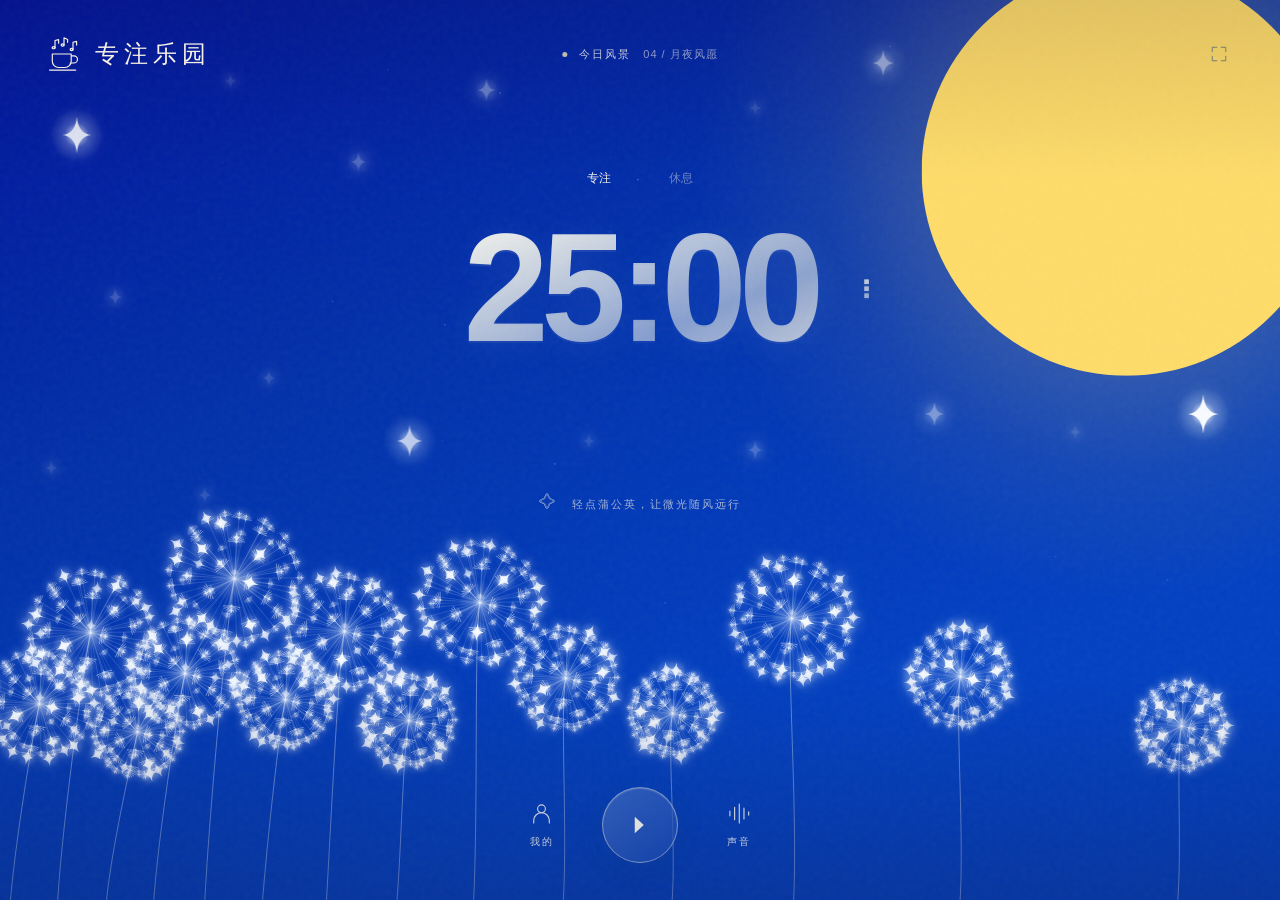
==== commit 91440411: "feat: add watercolor wisteria with falling pink-white sparkles" ====
--- a/index.html
+++ b/index.html
@@ -12,5 +12,5 @@
 <dialog id="wheelDialog"><div class="panel-heading"><div><small>A MOMENT FOR YOU</small><h2 id="wheelTitle">调整专注时长</h2></div><button class="close" aria-label="关闭">×</button></div><p class="panel-copy">上下滚动，选一个刚刚好的时间。</p><div class="wheel-wrap"><div class="wheel-selection"></div><div id="wheel" tabindex="0" role="listbox" aria-label="分钟数"></div><span class="wheel-unit">分钟</span></div><button id="saveWheel" class="primary">就从这里开始</button></dialog>
 <dialog id="profileDialog"><div class="panel-heading"><div><small>EVERY MOMENT COUNTS</small><h2>慢慢生长的你</h2></div><button class="close" aria-label="关闭">×</button></div><p class="panel-copy">每一份投入，都在这里悄悄积累。</p><div class="stats"><div><strong id="count">0</strong><span>累计番茄周期</span></div><div><strong id="minutes">0</strong><span>累计专注 · 分钟</span></div></div><div class="unlock-card"><span>✧</span><p id="profileUnlock">完成一个完整周期，收下明日场景的解锁资格。</p></div><div class="backup"><button id="export" class="text-button">导出备份 ↗</button><button id="import" class="text-button">导入备份 ↙</button><input id="importFile" type="file" accept="application/json" hidden></div><p class="fine">数据只保存在这台电脑的当前浏览器。</p></dialog>
 <dialog id="soundDialog"><div class="panel-heading"><div><small>LISTEN TO THE QUIET</small><h2>给安静一点声音</h2></div><button class="close" aria-label="关闭">×</button></div><p class="panel-copy">柔和的本地声音，陪你停留片刻。</p><div class="tracks"><button data-track="rain"><span>☂</span><div>轻雨<small>均匀雨幕，安心学习</small></div><i>○</i></button><button data-track="piano"><span>♫</span><div>柔和钢琴<small>缓缓流淌，让心安静下来</small></div><i>○</i></button><button data-track="forest"><span>♧</span><div>林风<small>树叶之间，一阵柔软的风</small></div><i>○</i></button></div><label class="volume-row">音量<input id="volume" type="range" min="0" max="1" step="0.01" value="0.35"></label><label class="volume-row">场景互动音效<input id="effects" type="checkbox" checked></label><button id="stopSound" class="text-button">关闭背景声音</button></dialog>
-<div id="toast" role="status"></div><script src="scenes/warm-pond/scene.js"></script><script src="scenes/dream-ocean/scene.js"></script><script src="scenes/rain-window/scene.js"></script><script src="scenes/dandelion-night/scene.js"></script><script src="scenes/book-pages/scene.js"></script><script src="scenes/crystal-guitar/scene.js"></script><script src="scenes/catalog.js"></script><script src="app.js"></script><script src="scenes/shared/pond.js"></script><script src="scenes/rain-window/renderer.js"></script><script src="scenes/dandelion-night/renderer.js"></script><script src="scenes/book-pages/renderer.js"></script><script src="scenes/crystal-guitar/renderer.js"></script><script src="scenes/shared/renderer.js"></script>
+<div id="toast" role="status"></div><script src="scenes/warm-pond/scene.js"></script><script src="scenes/dream-ocean/scene.js"></script><script src="scenes/rain-window/scene.js"></script><script src="scenes/dandelion-night/scene.js"></script><script src="scenes/book-pages/scene.js"></script><script src="scenes/crystal-guitar/scene.js"></script><script src="scenes/wisteria-glow/scene.js"></script><script src="scenes/catalog.js"></script><script src="app.js"></script><script src="scenes/shared/pond.js"></script><script src="scenes/rain-window/renderer.js"></script><script src="scenes/dandelion-night/renderer.js"></script><script src="scenes/book-pages/renderer.js"></script><script src="scenes/crystal-guitar/renderer.js"></script><script src="scenes/wisteria-glow/renderer.js"></script><script src="scenes/shared/renderer.js"></script>
 </body></html>
--- a/style.css
+++ b/style.css
@@ -39,3 +39,9 @@
 .brand [data-music-note="3"]{animation-delay:-2.2s}
 @keyframes musicSteam{0%,100%{transform:translateY(0);opacity:.62}50%{transform:translateY(-2.5px);opacity:1}}
 @media(prefers-reduced-motion:reduce){.brand [data-music-note]{animation:none}}
+html[data-scene="wisteria-glow"] body{background:#fafce8;color:#756583}
+html[data-scene="wisteria-glow"] .grain{opacity:.025}
+html[data-scene="wisteria-glow"] .vignette{display:none}
+html[data-scene="wisteria-glow"] .time-row #time,html[data-scene="wisteria-glow"] .dots{background-image:linear-gradient(158deg,rgba(126,99,151,.83),rgba(162,133,178,.46),rgba(117,98,144,.77))}
+html[data-scene="wisteria-glow"] .play-button{color:#9276a3;border-color:#9f83ad55;background:#cfb3df14}
+html[data-scene="wisteria-glow"] .interaction-hint{bottom:28%;color:#9a829f}
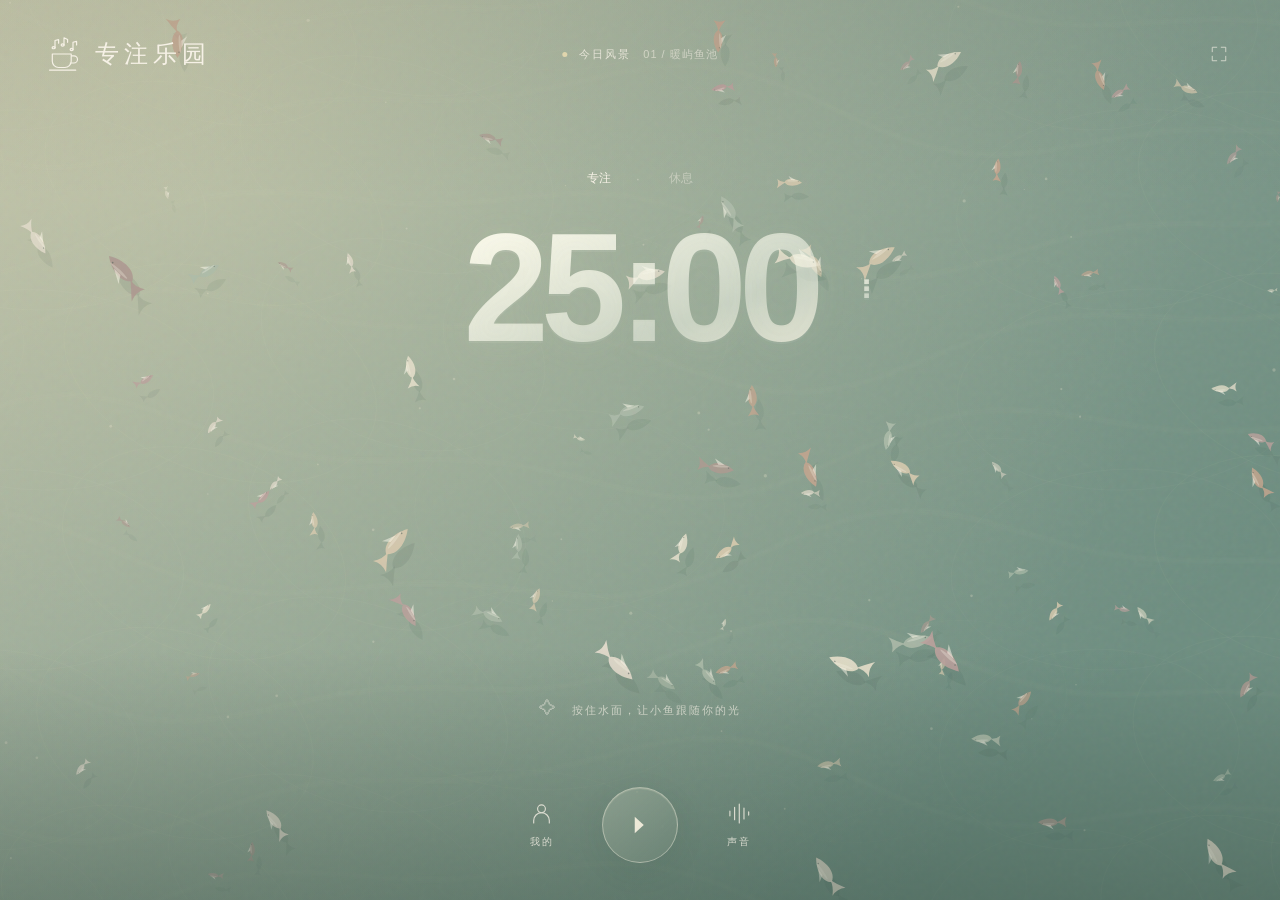
==== commit e801f154: "feat: add unlocked scene library and persistent favorites" ====
--- a/index.html
+++ b/index.html
@@ -10,7 +10,7 @@
 <footer><div class="controls"><button class="side-control" id="profile" aria-label="我的专注"><span class="icon"></span><small>我的</small></button><button id="toggle" class="play-button" aria-label="开始专注"></button><button class="side-control" id="sound" aria-label="背景声音"><span class="icon"></span><small>声音</small></button></div></footer>
 <dialog id="settingsDialog"><form method="dialog"><div class="panel-heading"><div><small>YOUR OWN RHYTHM</small><h2>找到你的节奏</h2></div><button class="close" aria-label="关闭">×</button></div><p class="panel-copy">专注一会儿，也记得好好休息。</p><label class="setting-row">专注时长 <span><input id="focusMinutes" type="number" min="1" max="180" value="25" required> 分钟</span></label><label class="setting-row">休息时长 <span><input id="breakMinutes" type="number" min="1" max="60" value="5" required> 分钟</span></label><p class="fine">保存后，当前阶段会从新时长开始计时并暂停。</p><button type="button" id="saveSettings" class="primary">保存节奏</button><button type="button" id="reset" class="text-button">重置当前计时</button></form></dialog>
 <dialog id="wheelDialog"><div class="panel-heading"><div><small>A MOMENT FOR YOU</small><h2 id="wheelTitle">调整专注时长</h2></div><button class="close" aria-label="关闭">×</button></div><p class="panel-copy">上下滚动，选一个刚刚好的时间。</p><div class="wheel-wrap"><div class="wheel-selection"></div><div id="wheel" tabindex="0" role="listbox" aria-label="分钟数"></div><span class="wheel-unit">分钟</span></div><button id="saveWheel" class="primary">就从这里开始</button></dialog>
-<dialog id="profileDialog"><div class="panel-heading"><div><small>EVERY MOMENT COUNTS</small><h2>慢慢生长的你</h2></div><button class="close" aria-label="关闭">×</button></div><p class="panel-copy">每一份投入，都在这里悄悄积累。</p><div class="stats"><div><strong id="count">0</strong><span>累计番茄周期</span></div><div><strong id="minutes">0</strong><span>累计专注 · 分钟</span></div></div><div class="unlock-card"><span>✧</span><p id="profileUnlock">完成一个完整周期，收下明日场景的解锁资格。</p></div><div class="backup"><button id="export" class="text-button">导出备份 ↗</button><button id="import" class="text-button">导入备份 ↙</button><input id="importFile" type="file" accept="application/json" hidden></div><p class="fine">数据只保存在这台电脑的当前浏览器。</p></dialog>
+<dialog id="profileDialog"><div class="panel-heading"><div><small>EVERY MOMENT COUNTS</small><h2>慢慢生长的你</h2></div><button class="close" aria-label="关闭">×</button></div><p class="panel-copy">每一份投入，都在这里悄悄积累。</p><div class="stats"><div><strong id="count">0</strong><span>累计番茄周期</span></div><div><strong id="minutes">0</strong><span>累计专注 · 分钟</span></div></div><div class="unlock-card"><span>✧</span><p id="profileUnlock">完成一个完整周期，收下明日场景的解锁资格。</p></div><section id="sceneLibrary" class="scene-library" aria-label="我的场景"><div class="library-tabs" role="tablist" aria-label="场景分类"><button id="unlockedTab" type="button" role="tab" aria-controls="unlockedPanel" aria-selected="true">已解锁场景</button><button id="favoritesTab" type="button" role="tab" aria-controls="favoritesPanel" aria-selected="false">收藏场景</button></div><div id="unlockedPanel" role="tabpanel" aria-labelledby="unlockedTab"><div id="unlockedScenes"></div><p id="unlockedEmpty" class="library-empty" hidden>新的风景，正在路上。</p></div><div id="favoritesPanel" role="tabpanel" aria-labelledby="favoritesTab" hidden><div id="favoritesScenes"></div><p id="favoritesEmpty" class="library-empty">点亮场景旁的星星，把喜欢的风景留在这里。</p></div></section><div class="backup"><button id="export" class="text-button">导出备份 ↗</button><button id="import" class="text-button">导入备份 ↙</button><input id="importFile" type="file" accept="application/json" hidden></div><p class="fine">数据只保存在这台电脑的当前浏览器。</p></dialog>
 <dialog id="soundDialog"><div class="panel-heading"><div><small>LISTEN TO THE QUIET</small><h2>给安静一点声音</h2></div><button class="close" aria-label="关闭">×</button></div><p class="panel-copy">柔和的本地声音，陪你停留片刻。</p><div class="tracks"><button data-track="rain"><span>☂</span><div>轻雨<small>均匀雨幕，安心学习</small></div><i>○</i></button><button data-track="piano"><span>♫</span><div>柔和钢琴<small>缓缓流淌，让心安静下来</small></div><i>○</i></button><button data-track="forest"><span>♧</span><div>林风<small>树叶之间，一阵柔软的风</small></div><i>○</i></button></div><label class="volume-row">音量<input id="volume" type="range" min="0" max="1" step="0.01" value="0.35"></label><label class="volume-row">场景互动音效<input id="effects" type="checkbox" checked></label><button id="stopSound" class="text-button">关闭背景声音</button></dialog>
 <div id="toast" role="status"></div><script src="scenes/warm-pond/scene.js"></script><script src="scenes/dream-ocean/scene.js"></script><script src="scenes/rain-window/scene.js"></script><script src="scenes/dandelion-night/scene.js"></script><script src="scenes/book-pages/scene.js"></script><script src="scenes/crystal-guitar/scene.js"></script><script src="scenes/wisteria-glow/scene.js"></script><script src="scenes/catalog.js"></script><script src="app.js"></script><script src="scenes/shared/pond.js"></script><script src="scenes/rain-window/renderer.js"></script><script src="scenes/dandelion-night/renderer.js"></script><script src="scenes/book-pages/renderer.js"></script><script src="scenes/crystal-guitar/renderer.js"></script><script src="scenes/wisteria-glow/renderer.js"></script><script src="scenes/shared/renderer.js"></script>
 </body></html>
--- a/style.css
+++ b/style.css
@@ -45,3 +45,4 @@
 html[data-scene="wisteria-glow"] .time-row #time,html[data-scene="wisteria-glow"] .dots{background-image:linear-gradient(158deg,rgba(126,99,151,.83),rgba(162,133,178,.46),rgba(117,98,144,.77))}
 html[data-scene="wisteria-glow"] .play-button{color:#9276a3;border-color:#9f83ad55;background:#cfb3df14}
 html[data-scene="wisteria-glow"] .interaction-hint{bottom:28%;color:#9a829f}
+.scene-library{margin-top:24px}.library-tabs{display:flex;border-bottom:1px solid #8c9d7f28;gap:18px;margin-bottom:10px}.library-tabs button{font-size:12px;color:#87917e;padding:12px 0;border-bottom:2px solid transparent}.library-tabs button[aria-selected="true"]{color:#5c735c;border-bottom-color:#8ca184}.library-row{display:flex;align-items:center;border-bottom:1px solid #849a7e12;gap:5px}.scene-choice{display:flex;align-items:center;gap:12px;flex:1;text-align:left;padding:14px 0;font-size:12px;min-height:48px;color:#667661}.scene-choice[aria-pressed="true"]{color:#50694d}.scene-number{font-size:10px;color:#9ba58e}.scene-choice small{font-size:9px;background:#dee6d6;border-radius:8px;padding:3px 7px;margin-left:auto}.favorite-toggle{width:44px;height:44px;font-size:24px;color:#a5ad98;flex-shrink:0}.favorite-toggle[aria-pressed="true"]{color:#c4a35e}.library-empty{font-size:11px;line-height:1.8;color:#99a18e;margin:24px 0}.scene-library button:focus-visible{outline-color:#809476}
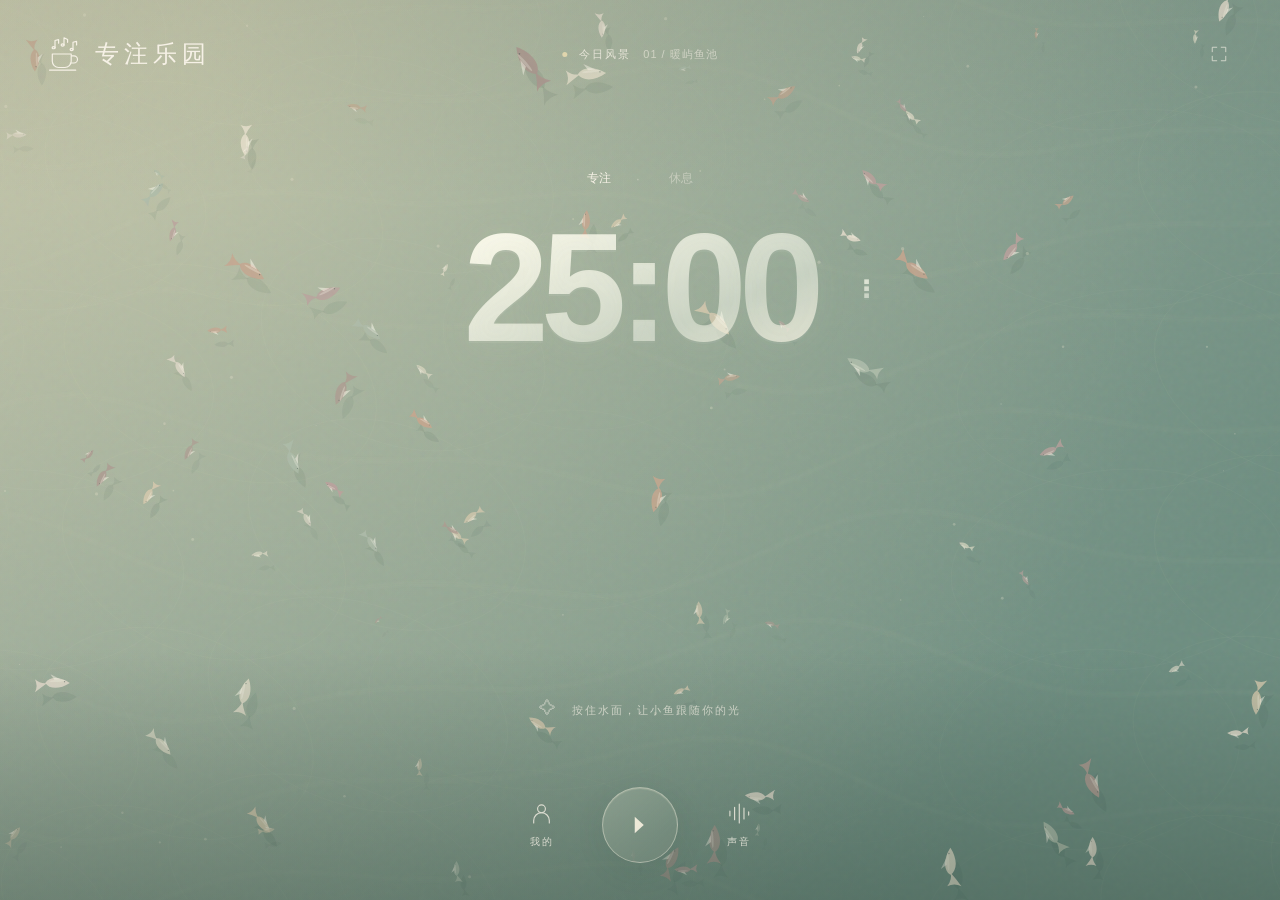
==== commit c7b2563b: "feat: add floating airplane window with looping city and draggable blind" ====
--- a/index.html
+++ b/index.html
@@ -12,5 +12,5 @@
 <dialog id="wheelDialog"><div class="panel-heading"><div><small>A MOMENT FOR YOU</small><h2 id="wheelTitle">调整专注时长</h2></div><button class="close" aria-label="关闭">×</button></div><p class="panel-copy">上下滚动，选一个刚刚好的时间。</p><div class="wheel-wrap"><div class="wheel-selection"></div><div id="wheel" tabindex="0" role="listbox" aria-label="分钟数"></div><span class="wheel-unit">分钟</span></div><button id="saveWheel" class="primary">就从这里开始</button></dialog>
 <dialog id="profileDialog"><div class="panel-heading"><div><small>EVERY MOMENT COUNTS</small><h2>慢慢生长的你</h2></div><button class="close" aria-label="关闭">×</button></div><p class="panel-copy">每一份投入，都在这里悄悄积累。</p><div class="stats"><div><strong id="count">0</strong><span>累计番茄周期</span></div><div><strong id="minutes">0</strong><span>累计专注 · 分钟</span></div></div><div class="unlock-card"><span>✧</span><p id="profileUnlock">完成一个完整周期，收下明日场景的解锁资格。</p></div><section id="sceneLibrary" class="scene-library" aria-label="我的场景"><div class="library-tabs" role="tablist" aria-label="场景分类"><button id="unlockedTab" type="button" role="tab" aria-controls="unlockedPanel" aria-selected="true">已解锁场景</button><button id="favoritesTab" type="button" role="tab" aria-controls="favoritesPanel" aria-selected="false">收藏场景</button></div><div id="unlockedPanel" role="tabpanel" aria-labelledby="unlockedTab"><div id="unlockedScenes"></div><p id="unlockedEmpty" class="library-empty" hidden>新的风景，正在路上。</p></div><div id="favoritesPanel" role="tabpanel" aria-labelledby="favoritesTab" hidden><div id="favoritesScenes"></div><p id="favoritesEmpty" class="library-empty">点亮场景旁的星星，把喜欢的风景留在这里。</p></div></section><div class="backup"><button id="export" class="text-button">导出备份 ↗</button><button id="import" class="text-button">导入备份 ↙</button><input id="importFile" type="file" accept="application/json" hidden></div><p class="fine">数据只保存在这台电脑的当前浏览器。</p></dialog>
 <dialog id="soundDialog"><div class="panel-heading"><div><small>LISTEN TO THE QUIET</small><h2>给安静一点声音</h2></div><button class="close" aria-label="关闭">×</button></div><p class="panel-copy">柔和的本地声音，陪你停留片刻。</p><div class="tracks"><button data-track="rain"><span>☂</span><div>轻雨<small>均匀雨幕，安心学习</small></div><i>○</i></button><button data-track="piano"><span>♫</span><div>柔和钢琴<small>缓缓流淌，让心安静下来</small></div><i>○</i></button><button data-track="forest"><span>♧</span><div>林风<small>树叶之间，一阵柔软的风</small></div><i>○</i></button></div><label class="volume-row">音量<input id="volume" type="range" min="0" max="1" step="0.01" value="0.35"></label><label class="volume-row">场景互动音效<input id="effects" type="checkbox" checked></label><button id="stopSound" class="text-button">关闭背景声音</button></dialog>
-<div id="toast" role="status"></div><script src="scenes/warm-pond/scene.js"></script><script src="scenes/dream-ocean/scene.js"></script><script src="scenes/rain-window/scene.js"></script><script src="scenes/dandelion-night/scene.js"></script><script src="scenes/book-pages/scene.js"></script><script src="scenes/crystal-guitar/scene.js"></script><script src="scenes/wisteria-glow/scene.js"></script><script src="scenes/catalog.js"></script><script src="app.js"></script><script src="scenes/shared/pond.js"></script><script src="scenes/rain-window/renderer.js"></script><script src="scenes/dandelion-night/renderer.js"></script><script src="scenes/book-pages/renderer.js"></script><script src="scenes/crystal-guitar/renderer.js"></script><script src="scenes/wisteria-glow/renderer.js"></script><script src="scenes/shared/renderer.js"></script>
+<div id="toast" role="status"></div><script src="scenes/warm-pond/scene.js"></script><script src="scenes/dream-ocean/scene.js"></script><script src="scenes/rain-window/scene.js"></script><script src="scenes/dandelion-night/scene.js"></script><script src="scenes/book-pages/scene.js"></script><script src="scenes/crystal-guitar/scene.js"></script><script src="scenes/wisteria-glow/scene.js"></script><script src="scenes/airplane-window/scene.js"></script><script src="scenes/catalog.js"></script><script src="app.js"></script><script src="scenes/shared/pond.js"></script><script src="scenes/rain-window/renderer.js"></script><script src="scenes/dandelion-night/renderer.js"></script><script src="scenes/book-pages/renderer.js"></script><script src="scenes/crystal-guitar/renderer.js"></script><script src="scenes/wisteria-glow/renderer.js"></script><script src="scenes/airplane-window/renderer.js"></script><script src="scenes/shared/renderer.js"></script>
 </body></html>
--- a/style.css
+++ b/style.css
@@ -46,3 +46,13 @@
 html[data-scene="wisteria-glow"] .play-button{color:#9276a3;border-color:#9f83ad55;background:#cfb3df14}
 html[data-scene="wisteria-glow"] .interaction-hint{bottom:28%;color:#9a829f}
 .scene-library{margin-top:24px}.library-tabs{display:flex;border-bottom:1px solid #8c9d7f28;gap:18px;margin-bottom:10px}.library-tabs button{font-size:12px;color:#87917e;padding:12px 0;border-bottom:2px solid transparent}.library-tabs button[aria-selected="true"]{color:#5c735c;border-bottom-color:#8ca184}.library-row{display:flex;align-items:center;border-bottom:1px solid #849a7e12;gap:5px}.scene-choice{display:flex;align-items:center;gap:12px;flex:1;text-align:left;padding:14px 0;font-size:12px;min-height:48px;color:#667661}.scene-choice[aria-pressed="true"]{color:#50694d}.scene-number{font-size:10px;color:#9ba58e}.scene-choice small{font-size:9px;background:#dee6d6;border-radius:8px;padding:3px 7px;margin-left:auto}.favorite-toggle{width:44px;height:44px;font-size:24px;color:#a5ad98;flex-shrink:0}.favorite-toggle[aria-pressed="true"]{color:#c4a35e}.library-empty{font-size:11px;line-height:1.8;color:#99a18e;margin:24px 0}.scene-library button:focus-visible{outline-color:#809476}
+html[data-scene="airplane-window"] body{background:#040408;color:#e3ebfa}
+html[data-scene="airplane-window"] .grain{opacity:.015}
+html[data-scene="airplane-window"] .vignette{display:none}
+html[data-scene="airplane-window"] .timer-zone{top:6%}
+html[data-scene="airplane-window"] .time-row #time{font-size:clamp(88px,12vh,130px);letter-spacing:-5px}
+html[data-scene="airplane-window"] .time-row #time,html[data-scene="airplane-window"] .dots{background-image:linear-gradient(158deg,#f6fbffed,#b3c5e378,#ecf6ffd9)}
+html[data-scene="airplane-window"] .play-button{color:#e5efff;border-color:#c9ddff66;background:#8ea7d018}
+html[data-scene="airplane-window"] .interaction-hint{left:calc(50% + 310px);bottom:34%;color:#b5c5df;white-space:normal;width:150px;line-height:2;text-align:center}
+html[data-scene="airplane-window"] footer{bottom:24px}
+@media(max-width:1000px){html[data-scene="airplane-window"] .interaction-hint{left:calc(50% + 220px);width:125px;font-size:10px}}
